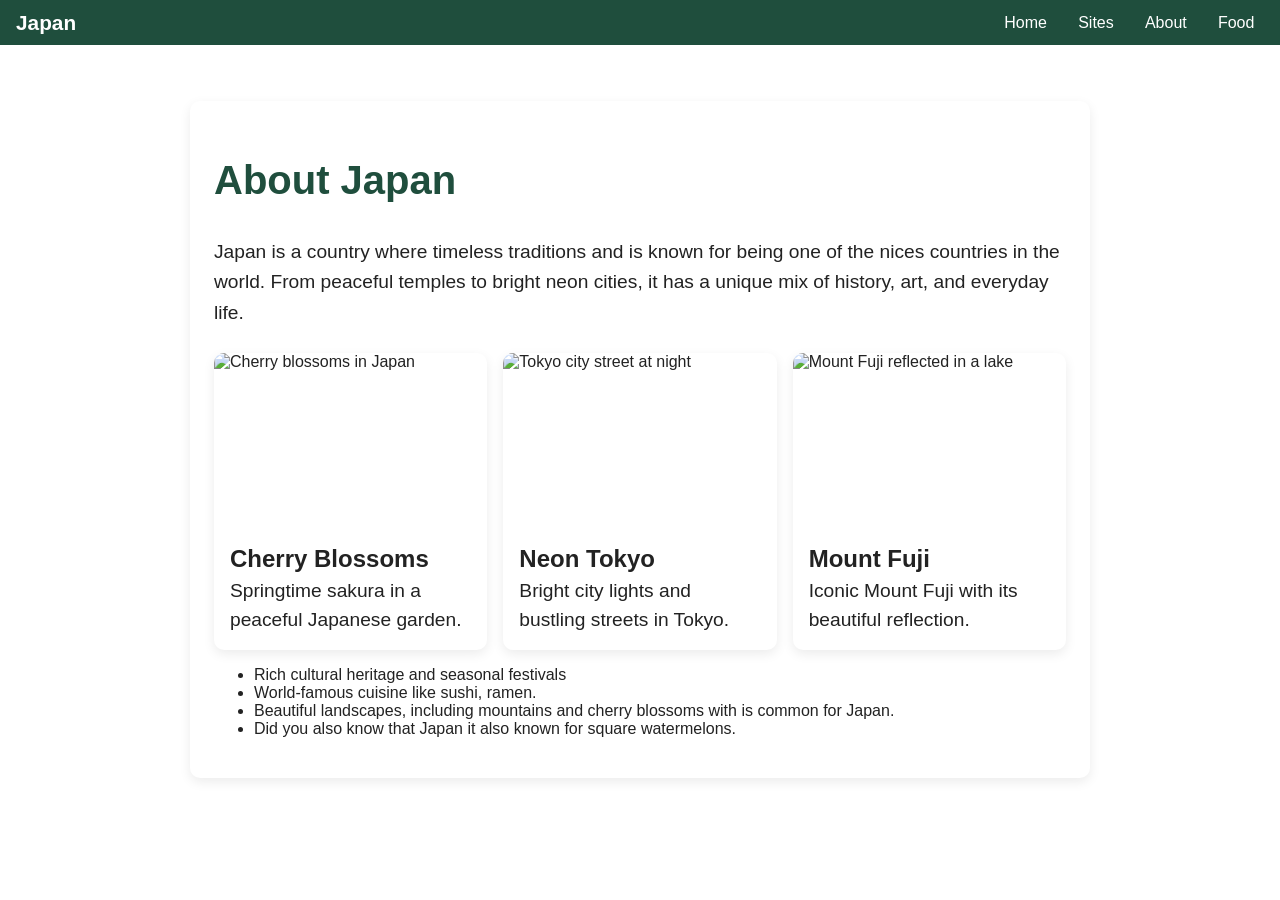
==== about.html @ 03e0ad4d "s" ====
<!DOCTYPE html>
<html lang="en">
  <head>
    <meta charset="UTF-8" />
    <meta name="viewport" content="width=device-width, initial-scale=1.0" />
    <title>About Japan</title>
    <link rel="stylesheet" href="style.css" />
  </head>
  <body>
    <nav class="navbar">
      <a href="Index.html" class="brand">Japan</a>
      <div class="nav-links">
        <a href="Index.html">Home</a>
        <a href="sites.html">Sites</a>
        <a href="about.html">About</a>
        <a href="food.html">Food</a>
      </div>
    </nav>

    <main class="content">
      <section class="page-card">
        <h1>About Japan</h1>
        <p>Japan is a country where timeless traditions and is known for being one of the nices countries in the world. From peaceful temples to bright neon cities, it has a unique mix of history, art, and everyday life.</p>

        <div class="image-grid">
          <div class="image-card">
            <img src="https://images.unsplash.com/photo-1526481280699-3eeda7096e8a?auto=format&fit=crop&w=800&q=80" alt="Cherry blossoms in Japan" />
            <h2>Cherry Blossoms</h2>
            <p>Springtime sakura in a peaceful Japanese garden.</p>
          </div>
          <div class="image-card">
            <img src="https://images.unsplash.com/photo-1494526585095-c41746248156?auto=format&fit=crop&w=800&q=80" alt="Tokyo city street at night" />
            <h2>Neon Tokyo</h2>
            <p>Bright city lights and bustling streets in Tokyo.</p>
          </div>
          <div class="image-card">
            <img src="https://images.unsplash.com/photo-1507525428034-b723cf961d3e?auto=format&fit=crop&w=800&q=80" alt="Mount Fuji reflected in a lake" />
            <h2>Mount Fuji</h2>
            <p>Iconic Mount Fuji with its beautiful reflection.</p>
          </div>
        </div>

        <ul>
          <li>Rich cultural heritage and seasonal festivals</li>
          <li>World-famous cuisine like sushi, ramen.</li>
          <li>Beautiful landscapes, including mountains and cherry blossoms with is common for Japan.</li>
          <li> Did you also know that Japan it also known for square watermelons.</li>
        </ul>
      </section>
    </main>
  </body>
</html>
---- style.css ----
body {
  margin: 0;
  font-family: Arial, Helvetica, sans-serif;
  background: #ffffff;
  color: #222;
  min-height: 100vh;
}

.navbar {
  display: flex;
  justify-content: space-between;
  align-items: center;
  padding: 0.5rem 1rem;
  background: #1f4e3d;
  color: white;
  position: sticky;
  top: 0;
  z-index: 1000;
  box-sizing: border-box;
}

.brand {
  color: white;
  text-decoration: none;
  font-size: 1.3rem;
  font-weight: bold;
}

.nav-links {
  display: flex;
  gap: 0.75rem;
}

.nav-links a {
  color: white;
  text-decoration: none;
  padding: 0.35rem 0.6rem;
  border-radius: 5px;
  display: inline-block;
}

.nav-links a:hover,
.nav-links a:focus,
.nav-links a:active,
.nav-links a:visited {
  color: white;
  text-decoration: none;
  background-color: rgba(255, 255, 255, 0.15);
  outline: none;
}

.content {
  max-width: 900px;
  margin: 2rem auto;
  padding: 1.5rem 1rem 2rem;
}

.content h1 {
  font-size: 2.5rem;
  color: #1f4e3d;
}

.content p {
  font-size: 1.2rem;
  line-height: 1.6;
}

.page-card {
  background: white;
  padding: 1.5rem;
  border-radius: 10px;
  box-shadow: 0 4px 12px rgba(0, 0, 0, 0.08);
}

.image-grid {
  display: grid;
  grid-template-columns: repeat(auto-fit, minmax(220px, 1fr));
  gap: 1rem;
  margin-top: 1.5rem;
}

.image-card {
  background: white;
  border-radius: 10px;
  overflow: hidden;
  box-shadow: 0 4px 12px rgba(0, 0, 0, 0.08);
}

.image-card img {
  width: 100%;
  height: 180px;
  object-fit: cover;
  display: block;
}

.image-card h2 {
  margin: 0.75rem 0 0.25rem;
  padding: 0 1rem;
}

.image-card p {
  margin: 0;
  padding: 0 1rem 1rem;
  line-height: 1.5;
}

table {
  width: 100%;
  border-collapse: collapse;
  margin-top: 1rem;
}

th, td {
  border: 1px solid #1f4e3d;
  padding: 0.75rem;
  text-align: left;
}

th {
  background-color: #dcefe8;
}
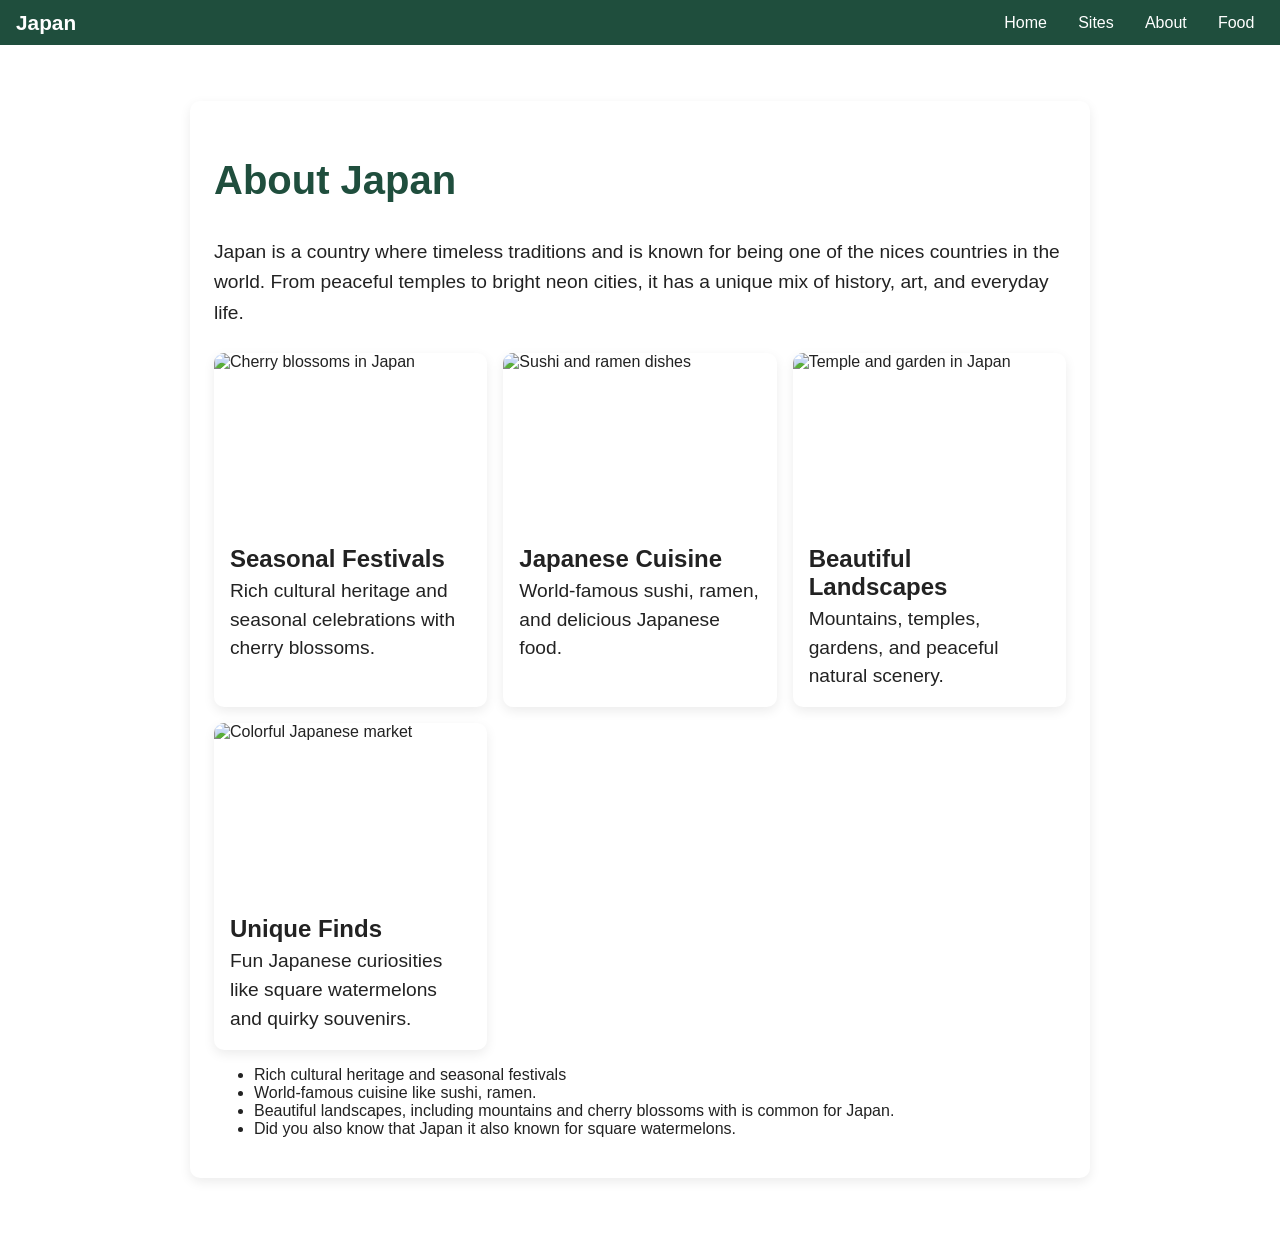
==== commit d8ce2ba4: "dws" ====
--- a/about.html
+++ b/about.html
@@ -25,18 +25,23 @@
         <div class="image-grid">
           <div class="image-card">
             <img src="https://images.unsplash.com/photo-1526481280699-3eeda7096e8a?auto=format&fit=crop&w=800&q=80" alt="Cherry blossoms in Japan" />
-            <h2>Cherry Blossoms</h2>
-            <p>Springtime sakura in a peaceful Japanese garden.</p>
+            <h2>Seasonal Festivals</h2>
+            <p>Rich cultural heritage and seasonal celebrations with cherry blossoms.</p>
           </div>
           <div class="image-card">
-            <img src="https://images.unsplash.com/photo-1494526585095-c41746248156?auto=format&fit=crop&w=800&q=80" alt="Tokyo city street at night" />
-            <h2>Neon Tokyo</h2>
-            <p>Bright city lights and bustling streets in Tokyo.</p>
+            <img src="https://images.unsplash.com/photo-1553621042-f6e147245754?auto=format&fit=crop&w=800&q=80" alt="Sushi and ramen dishes" />
+            <h2>Japanese Cuisine</h2>
+            <p>World-famous sushi, ramen, and delicious Japanese food.</p>
           </div>
           <div class="image-card">
-            <img src="https://images.unsplash.com/photo-1507525428034-b723cf961d3e?auto=format&fit=crop&w=800&q=80" alt="Mount Fuji reflected in a lake" />
-            <h2>Mount Fuji</h2>
-            <p>Iconic Mount Fuji with its beautiful reflection.</p>
+            <img src="https://images.unsplash.com/photo-1512453979798-5ea266f8880c?auto=format&fit=crop&w=800&q=80" alt="Temple and garden in Japan" />
+            <h2>Beautiful Landscapes</h2>
+            <p>Mountains, temples, gardens, and peaceful natural scenery.</p>
+          </div>
+          <div class="image-card">
+            <img src="https://images.unsplash.com/photo-1555939594-58d7cb561ad1?auto=format&fit=crop&w=800&q=80" alt="Colorful Japanese market" />
+            <h2>Unique Finds</h2>
+            <p>Fun Japanese curiosities like square watermelons and quirky souvenirs.</p>
           </div>
         </div>
 
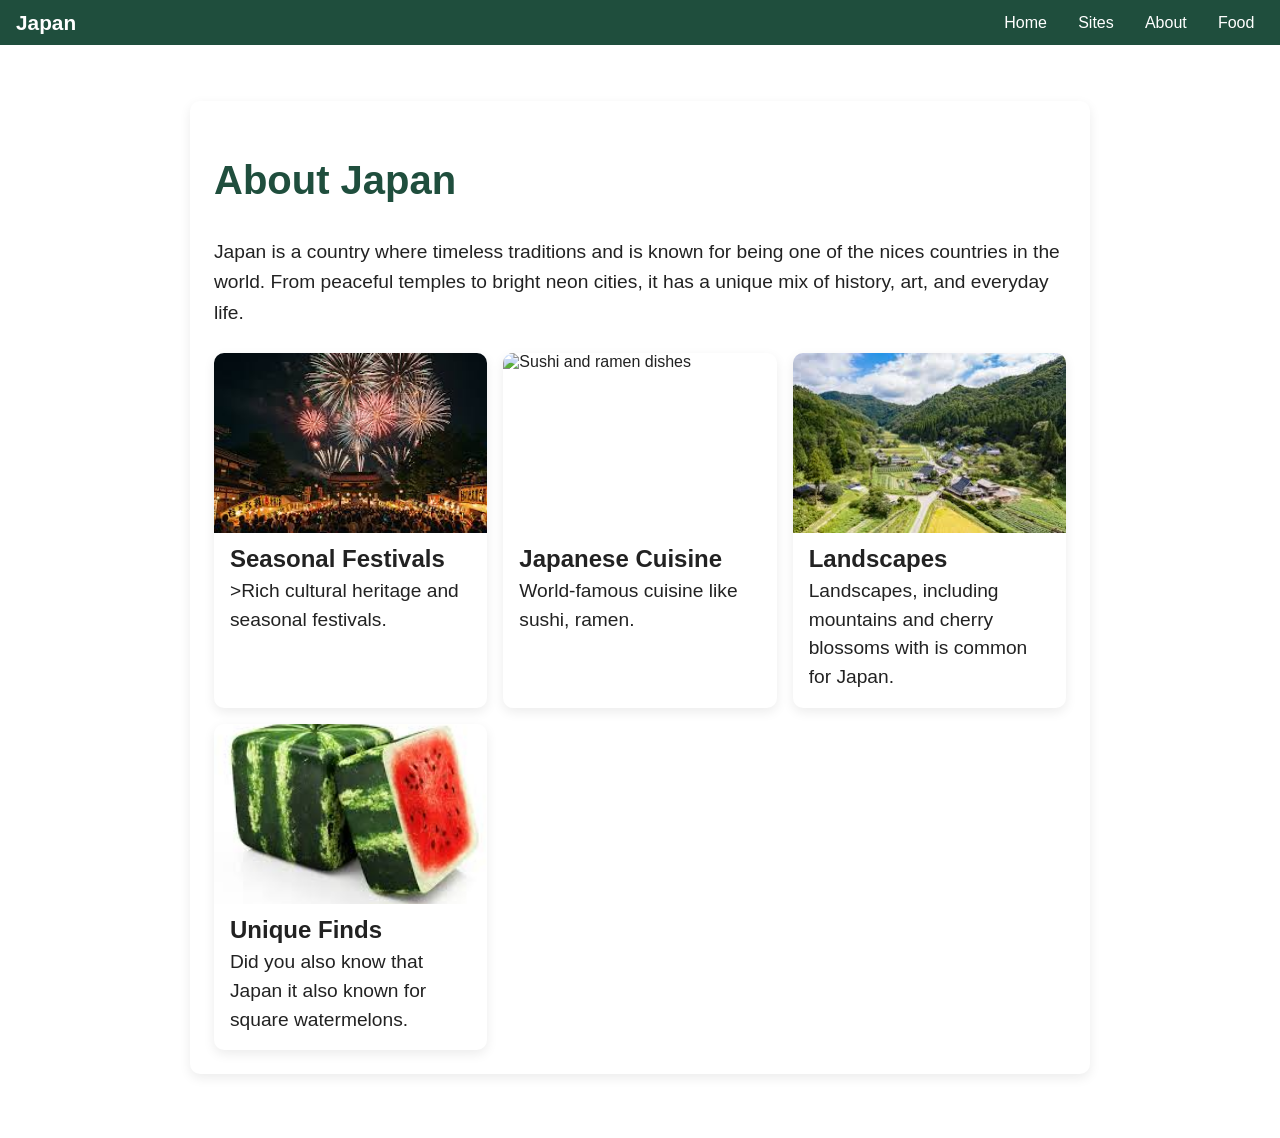
==== commit dd00bd5f: "a" ====
--- a/about.html
+++ b/about.html
@@ -24,33 +24,28 @@
 
         <div class="image-grid">
           <div class="image-card">
-            <img src="https://images.unsplash.com/photo-1526481280699-3eeda7096e8a?auto=format&fit=crop&w=800&q=80" alt="Cherry blossoms in Japan" />
+            <img src="[data-uri]" alt="Japan Festivals" />
             <h2>Seasonal Festivals</h2>
-            <p>Rich cultural heritage and seasonal celebrations with cherry blossoms.</p>
+            <p>>Rich cultural heritage and seasonal festivals.</p>
           </div>
           <div class="image-card">
             <img src="https://images.unsplash.com/photo-1553621042-f6e147245754?auto=format&fit=crop&w=800&q=80" alt="Sushi and ramen dishes" />
             <h2>Japanese Cuisine</h2>
-            <p>World-famous sushi, ramen, and delicious Japanese food.</p>
+            <p>World-famous cuisine like sushi, ramen.</p>
           </div>
           <div class="image-card">
-            <img src="https://images.unsplash.com/photo-1512453979798-5ea266f8880c?auto=format&fit=crop&w=800&q=80" alt="Temple and garden in Japan" />
-            <h2>Beautiful Landscapes</h2>
-            <p>Mountains, temples, gardens, and peaceful natural scenery.</p>
+            <img src="[data-uri]" alt="Landscape" />
+            <h2>Landscapes</h2>
+            <p>Landscapes, including mountains and cherry blossoms with is common for Japan.</p>
           </div>
           <div class="image-card">
-            <img src="https://images.unsplash.com/photo-1555939594-58d7cb561ad1?auto=format&fit=crop&w=800&q=80" alt="Colorful Japanese market" />
+            <img src="[data-uri]" alt=" Squared watermelon" />
             <h2>Unique Finds</h2>
-            <p>Fun Japanese curiosities like square watermelons and quirky souvenirs.</p>
+            <p>Did you also know that Japan it also known for square watermelons.</p>
           </div>
         </div>
-
-        <ul>
-          <li>Rich cultural heritage and seasonal festivals</li>
-          <li>World-famous cuisine like sushi, ramen.</li>
-          <li>Beautiful landscapes, including mountains and cherry blossoms with is common for Japan.</li>
-          <li> Did you also know that Japan it also known for square watermelons.</li>
-        </ul>
+          
+        
       </section>
     </main>
   </body>
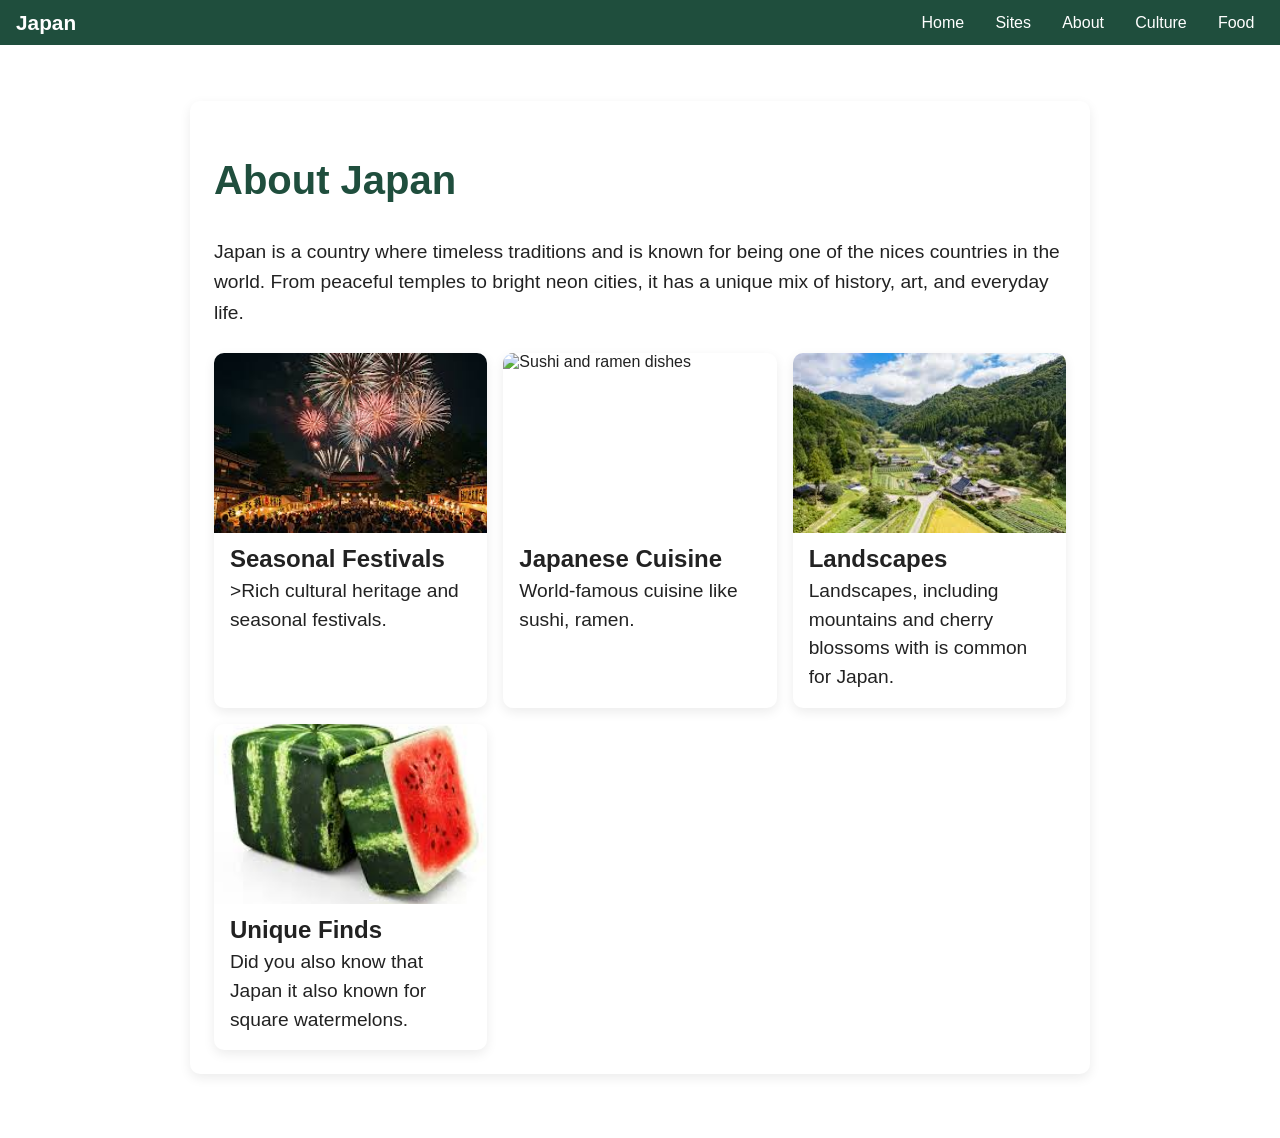
==== commit 8284f4ed: "pic" ====
--- a/about.html
+++ b/about.html
@@ -13,6 +13,7 @@
         <a href="Index.html">Home</a>
         <a href="sites.html">Sites</a>
         <a href="about.html">About</a>
+        <a href="Culture.html">Culture</a>
         <a href="food.html">Food</a>
       </div>
     </nav>
@@ -28,22 +29,25 @@
             <h2>Seasonal Festivals</h2>
             <p>>Rich cultural heritage and seasonal festivals.</p>
           </div>
+
           <div class="image-card">
             <img src="https://images.unsplash.com/photo-1553621042-f6e147245754?auto=format&fit=crop&w=800&q=80" alt="Sushi and ramen dishes" />
             <h2>Japanese Cuisine</h2>
             <p>World-famous cuisine like sushi, ramen.</p>
           </div>
+
           <div class="image-card">
             <img src="[data-uri]" alt="Landscape" />
             <h2>Landscapes</h2>
             <p>Landscapes, including mountains and cherry blossoms with is common for Japan.</p>
           </div>
+
           <div class="image-card">
             <img src="[data-uri]" alt=" Squared watermelon" />
             <h2>Unique Finds</h2>
             <p>Did you also know that Japan it also known for square watermelons.</p>
           </div>
-        </div>
+        
           
         
       </section>
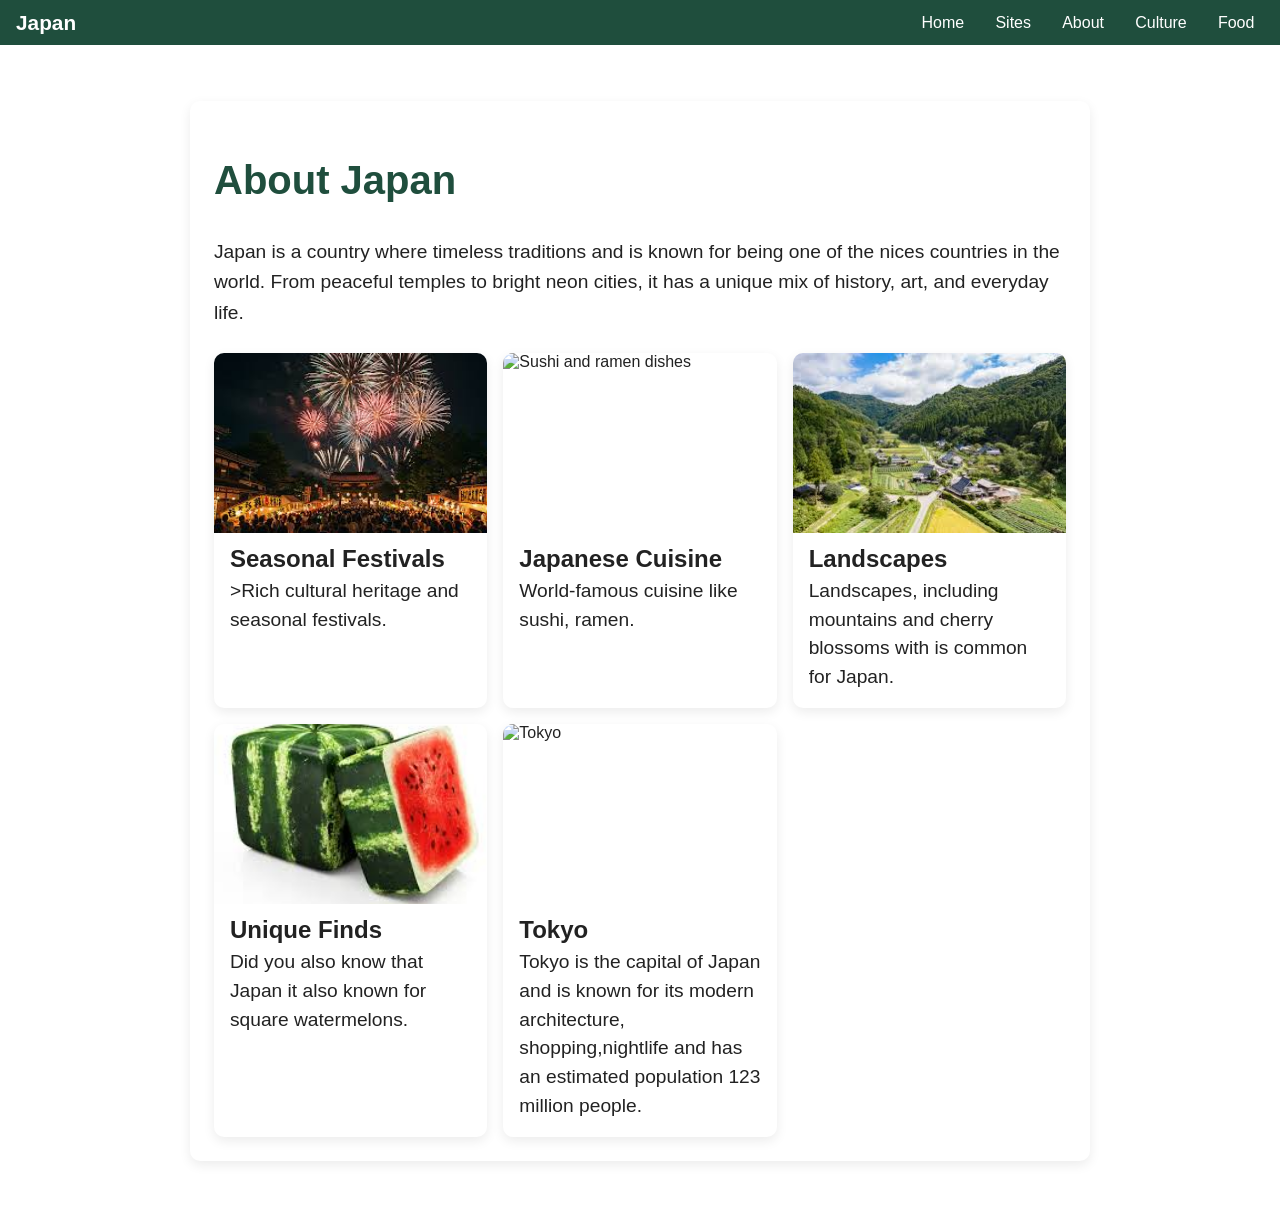
==== commit 81b3e596: "final" ====
--- a/about.html
+++ b/about.html
@@ -47,6 +47,12 @@
             <h2>Unique Finds</h2>
             <p>Did you also know that Japan it also known for square watermelons.</p>
           </div>
+
+          <div class="image-card">
+            <img src="https://static0.thetravelimages.com/wordpress/wp-content/uploads/2023/12/img_6127.JPG?w=1200&h=675&fit=crop" alt="Tokyo" />
+            <h2>Tokyo</h2>
+            <p>Tokyo is the capital of Japan and is known for its modern architecture, shopping,nightlife and has an estimated population 123 million people.</p>
+          </div>
         
           
         
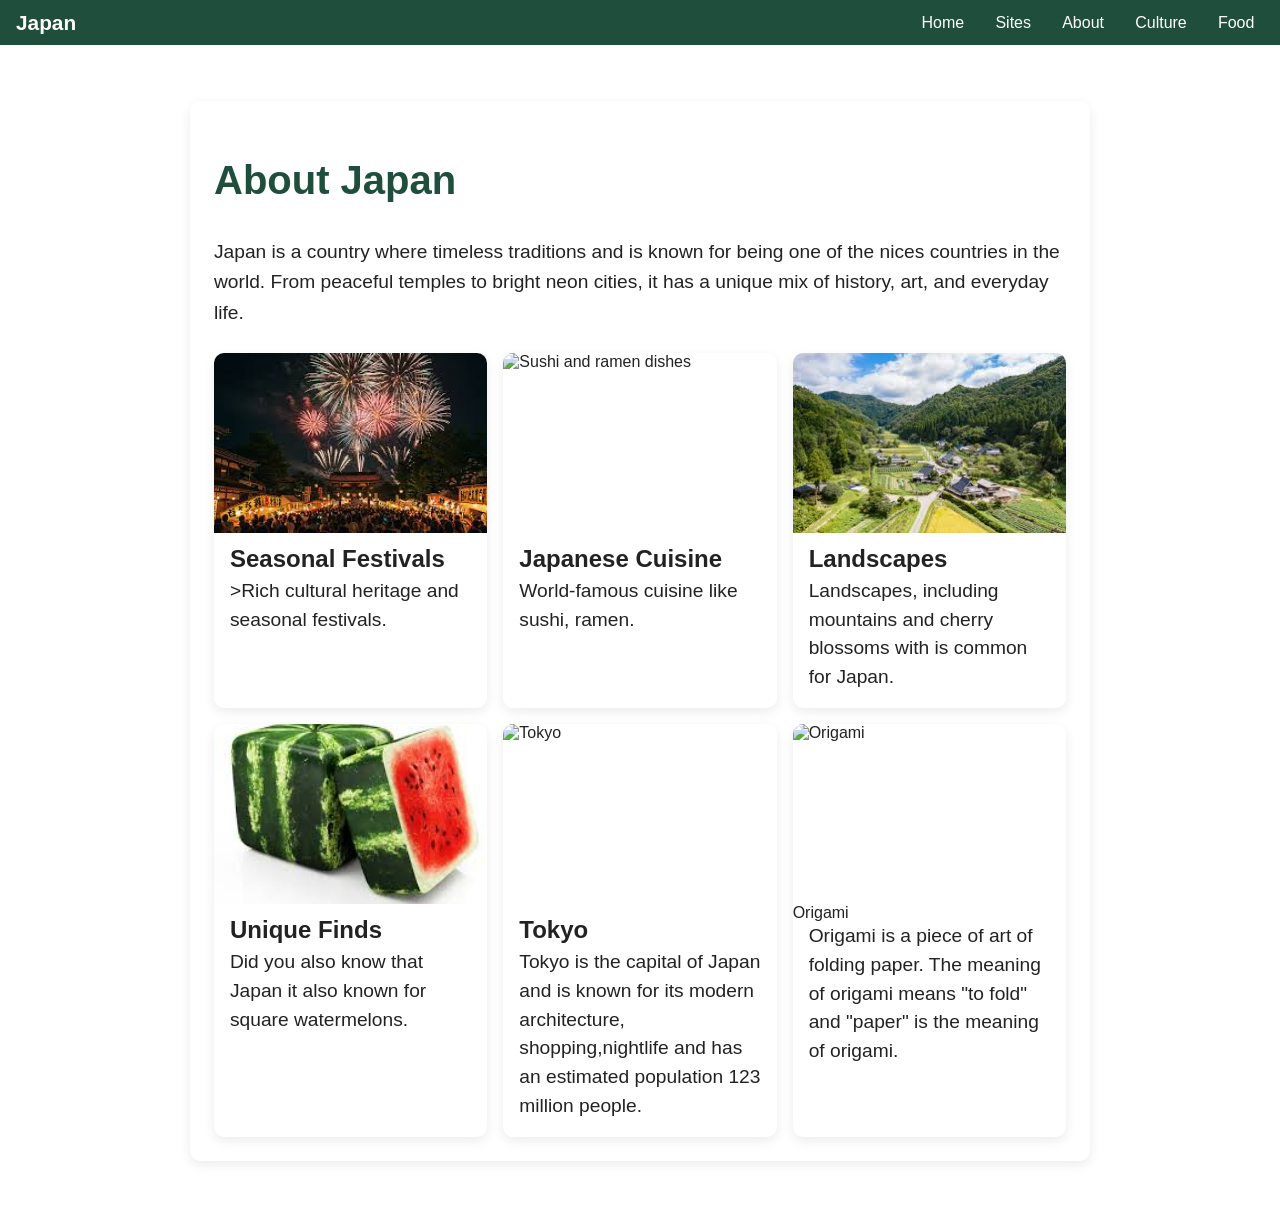
==== commit e5f2e887: "final" ====
--- a/about.html
+++ b/about.html
@@ -53,6 +53,12 @@
             <h2>Tokyo</h2>
             <p>Tokyo is the capital of Japan and is known for its modern architecture, shopping,nightlife and has an estimated population 123 million people.</p>
           </div>
+
+          <div class="image-card"> 
+          <img src="https://encrypted-tbn0.gstatic.com/images?q=tbn:ANd9GcR128YgshoZYHktkNwRcjRoRZpaqhgRE-sJP2TuChnunA&s=10" alt="Origami"
+          <h2>Origami</h2>
+          <p> Origami is a piece of art of folding paper. The meaning of origami means "to fold" and "paper" is the meaning of origami.</p>
+          </div>
         
           
         
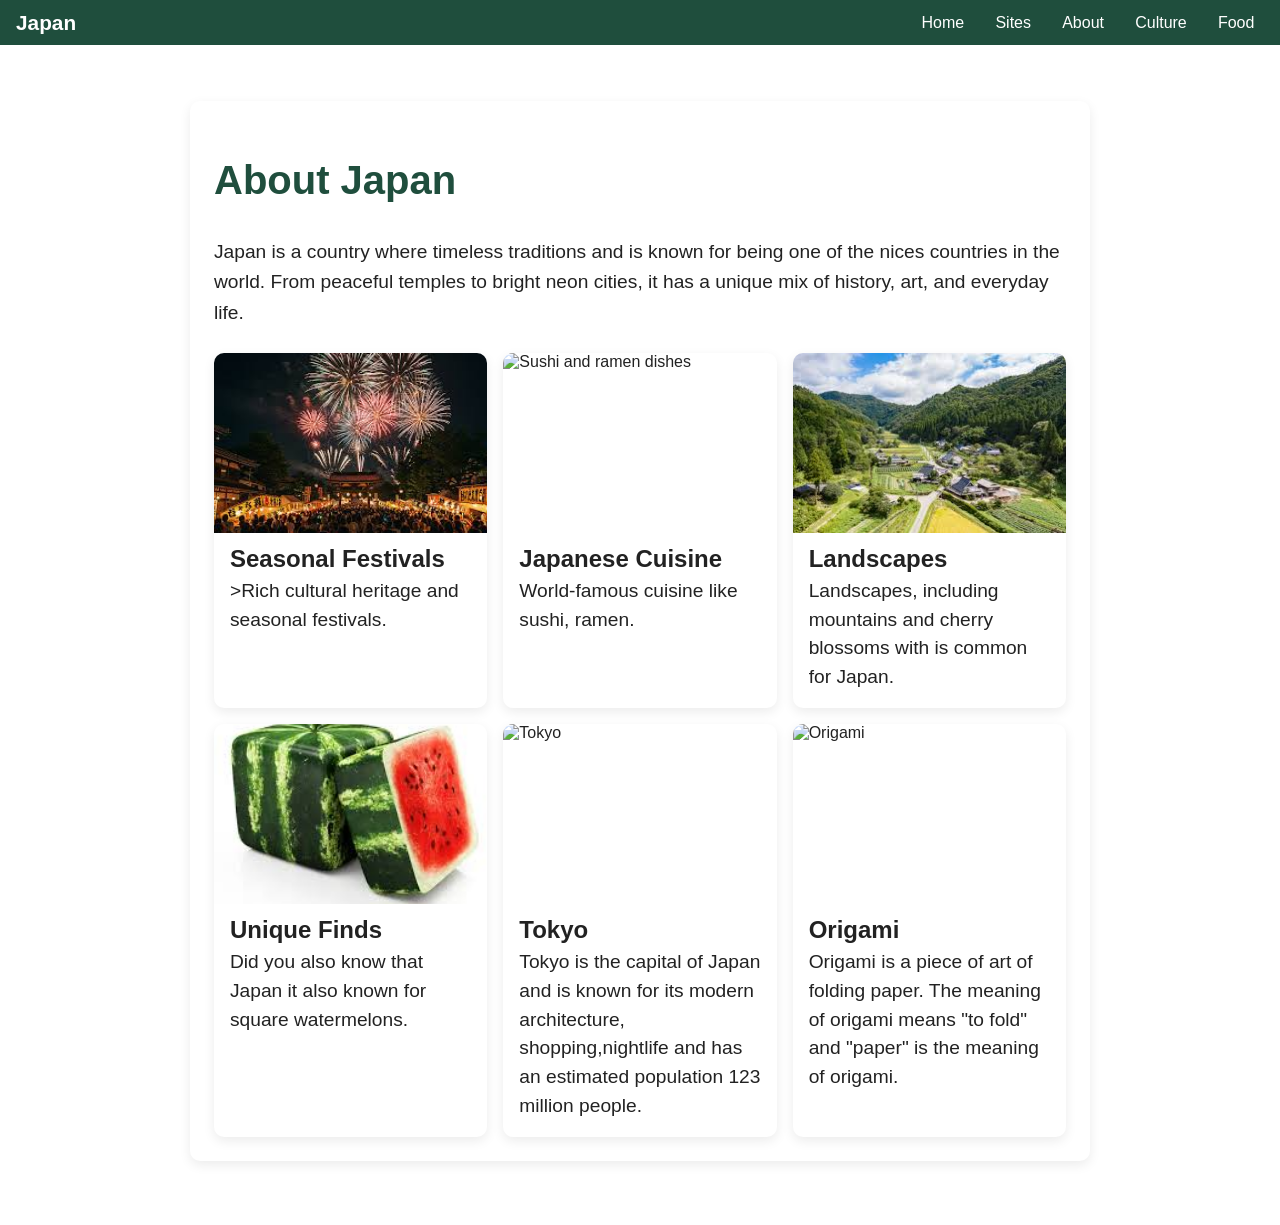
==== commit d2509061: "swsw" ====
--- a/about.html
+++ b/about.html
@@ -54,10 +54,10 @@
             <p>Tokyo is the capital of Japan and is known for its modern architecture, shopping,nightlife and has an estimated population 123 million people.</p>
           </div>
 
-          <div class="image-card"> 
-          <img src="https://encrypted-tbn0.gstatic.com/images?q=tbn:ANd9GcR128YgshoZYHktkNwRcjRoRZpaqhgRE-sJP2TuChnunA&s=10" alt="Origami"
-          <h2>Origami</h2>
-          <p> Origami is a piece of art of folding paper. The meaning of origami means "to fold" and "paper" is the meaning of origami.</p>
+          <div class="image-card">
+            <img src="https://encrypted-tbn0.gstatic.com/images?q=tbn:ANd9GcR128YgshoZYHktkNwRcjRoRZpaqhgRE-sJP2TuChnunA&s=10" alt="Origami" />
+            <h2>Origami</h2>
+            <p>Origami is a piece of art of folding paper. The meaning of origami means "to fold" and "paper" is the meaning of origami.</p>
           </div>
         
           
